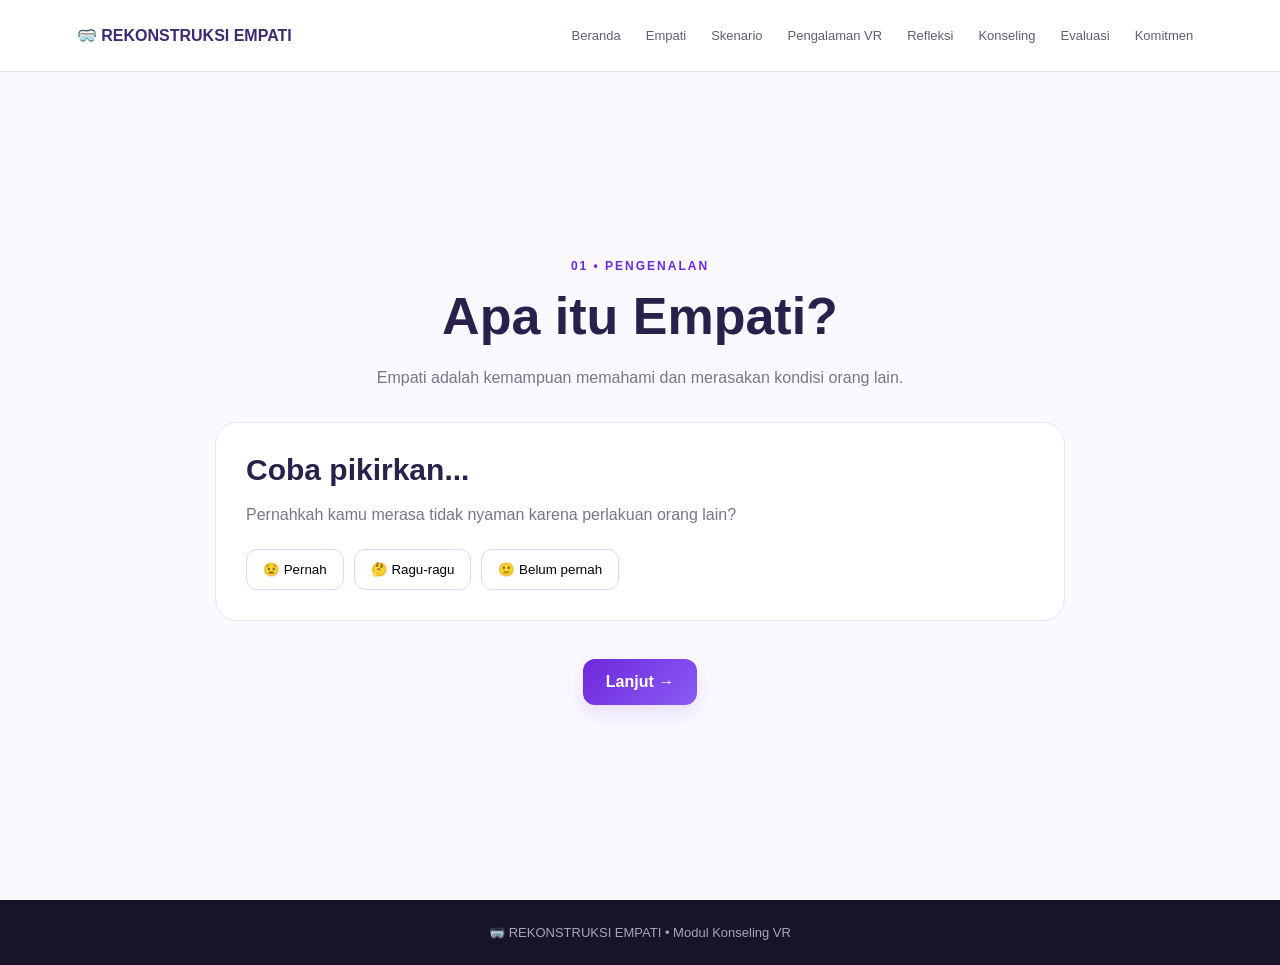
==== empati.html @ e8450918 "Add files via upload" ====
<!doctype html><html lang="id"><head><meta charset="UTF-8"><meta name="viewport" content="width=device-width,initial-scale=1"><title>Rekonstruksi Empati</title><link rel="stylesheet" href="style.css"></head><body><nav><div class="logo">🥽 REKONSTRUKSI EMPATI</div><button class="menu" onclick="menu()">☰</button><div class="nav-links" id="nav"><a href="index.html">Beranda</a><a href="empati.html">Empati</a><a href="skenario.html">Skenario</a><a href="vr.html">Pengalaman VR</a><a href="refleksi.html">Refleksi</a><a href="konseling.html">Konseling</a><a href="evaluasi.html">Evaluasi</a><a href="komitmen.html">Komitmen</a></div></nav><main class="page"><div class="inner"><div class="label">01 • PENGENALAN</div><h1>Apa itu Empati?</h1><p>Empati adalah kemampuan memahami dan merasakan kondisi orang lain.</p><div class="box"><h2>Coba pikirkan...</h2><p>Pernahkah kamu merasa tidak nyaman karena perlakuan orang lain?</p><div class="choices"><button class="choice" onclick="choose(this,'.choice')">😟 Pernah</button><button class="choice" onclick="choose(this,'.choice')">🤔 Ragu-ragu</button><button class="choice" onclick="choose(this,'.choice')">🙂 Belum pernah</button></div></div><a class="btn" href="skenario.html">Lanjut →</a></div></main><footer>🥽 REKONSTRUKSI EMPATI • Modul Konseling VR</footer><script src="script.js"></script></body></html>
---- style.css ----
*{box-sizing:border-box;margin:0;padding:0}
:root{--purple:#6d28d9;--purple2:#8b5cf6;--ink:#29204b;--muted:#77758a;--line:#e8e3f5;--bg:#faf9ff}
html,body{min-height:100%;font-family:Arial,Helvetica,sans-serif;color:var(--ink);background:var(--bg)}
body{overflow-x:hidden}
nav{height:72px;background:rgba(255,255,255,.96);border-bottom:1px solid var(--line);display:flex;align-items:center;justify-content:space-between;padding:0 6%;position:relative;z-index:10}
.logo{font-weight:800;color:#3d2a72;display:flex;align-items:center;gap:9px}.logo-icon{font-size:25px}.logo small{display:block;font-size:10px;letter-spacing:2px}.logo strong{display:block;font-size:16px;letter-spacing:1px}
.nav-links{display:flex;gap:5px}.nav-links a{text-decoration:none;color:#625d73;font-size:13px;padding:9px 10px;border-radius:9px}.nav-links a:hover{background:#eee8ff;color:var(--purple)}
.menu{display:none;border:0;background:#eee8ff;padding:8px 11px;border-radius:9px;font-size:20px}
.page{min-height:calc(100vh - 72px);padding:55px 7%;display:flex;align-items:center;justify-content:center}
.inner{width:min(1050px,100%);text-align:center}
.label{font-size:12px;letter-spacing:2px;font-weight:bold;color:var(--purple);margin-bottom:16px}
h1{font-size:52px;line-height:1.05;margin-bottom:20px}h1 span{color:var(--purple)}
h2{font-size:30px;margin-bottom:14px}
p{color:var(--muted);line-height:1.75}
.btn{display:inline-block;border:0;background:linear-gradient(135deg,var(--purple),var(--purple2));color:#fff;text-decoration:none;padding:14px 23px;border-radius:12px;font-weight:bold;cursor:pointer;margin:8px 4px;box-shadow:0 8px 20px #6d28d921}
.btn.secondary{background:white;color:var(--purple);border:1px solid #ddd6fe;box-shadow:none}
.hero{min-height:calc(100vh - 72px);padding:55px 7%;display:grid;grid-template-columns:1fr 1fr;gap:55px;align-items:center;background:radial-gradient(circle at 80% 20%,#eadfff 0,transparent 30%),linear-gradient(135deg,#faf8ff,#f0ebff)}
.hero{text-align:left}.hero-copy p{max-width:620px;margin-bottom:20px}.visual{height:430px;border-radius:32px;background:linear-gradient(145deg,#6d28d9,#a78bfa);display:flex;flex-direction:column;align-items:center;justify-content:center;color:#fff;box-shadow:0 25px 60px #492c821f}.visual .glasses{font-size:100px}.visual h2{font-size:23px;margin-top:15px}.visual p{color:#eee8ff}
.card-grid{display:grid;grid-template-columns:repeat(4,1fr);gap:18px;margin:35px 0}
.card{background:#fff;border:1px solid var(--line);border-radius:20px;padding:27px;text-align:left;cursor:pointer;transition:.2s}.card:hover{transform:translateY(-4px);box-shadow:0 15px 35px #46307812}.card.selected{border:2px solid var(--purple);background:#faf7ff}.card .icon{font-size:34px;margin-bottom:15px}.card h3{font-size:18px;margin-bottom:8px}.card p{font-size:13px;line-height:1.55}
.box{background:#fff;border:1px solid var(--line);border-radius:22px;padding:30px;max-width:850px;margin:30px auto;text-align:left}.choices{display:flex;flex-wrap:wrap;gap:10px;margin-top:20px}.choice{border:1px solid #ddd6fe;background:#fff;padding:12px 16px;border-radius:11px;cursor:pointer}.choice.selected{background:#eee8ff;color:var(--purple);border-color:#a78bfa}
.dark{background:#171329;color:#fff}.dark .label{color:#c4b5fd}.dark h1,.dark h2{color:#fff}.dark p{color:#bcb7ce}
.vrbox{width:min(1000px,100%);height:480px;border-radius:28px;margin:30px auto;background:radial-gradient(circle at center,#c4b5fd,#6d28d9 45%,#21163f);display:flex;align-items:center;justify-content:center;text-align:center;position:relative;overflow:hidden}.vrbox-content{padding:25px}.vrbox .big{font-size:65px}.vrbox h2{font-size:30px}.dialogue{font-weight:bold;font-size:18px;margin:7px}.actions{display:flex;flex-wrap:wrap;gap:10px;justify-content:center;margin-top:20px}.action{border:1px solid #75669b;background:#2a2145;color:#fff;padding:12px 16px;border-radius:11px;cursor:pointer}.action.selected{background:#6d28d9}
.feelings{display:flex;flex-wrap:wrap;justify-content:center;gap:13px;margin:35px 0}.feeling{width:115px;padding:18px 10px;border-radius:17px;background:#fff;border:1px solid var(--line);cursor:pointer}.feeling span{display:block;font-size:30px;margin-bottom:7px}.feeling.selected{border-color:var(--purple);background:#eee8ff;color:var(--purple)}
.advice{max-width:850px;margin:30px auto;background:#fff;border:1px solid var(--line);border-radius:22px;padding:35px;text-align:left}.advice li{list-style:none;padding:12px 0;border-bottom:1px solid #eee;color:#555}.advice li:before{content:"✓";color:#22c55e;font-weight:bold;margin-right:10px}
.eval{max-width:850px;margin:30px auto;text-align:left}.eval-item{background:#fff;border:1px solid var(--line);border-radius:17px;padding:20px;margin-bottom:13px}.stars{display:flex;gap:7px;margin-top:12px}.star{width:42px;height:42px;border:1px solid #ddd6fe;background:#fff;border-radius:9px;cursor:pointer}.star.selected{background:#eee8ff;color:var(--purple);border-color:#a78bfa}.result{display:none;text-align:center;background:#f0ebff;border-radius:18px;padding:25px;margin-top:20px}.result.show{display:block}.score{font-size:44px;font-weight:bold;color:var(--purple)}
.commit-list{max-width:750px;margin:30px auto;text-align:left}.commit{display:flex;gap:13px;align-items:center;background:#fff;border:1px solid var(--line);border-radius:14px;padding:17px;margin-bottom:10px}.commit input{width:19px;height:19px;accent-color:var(--purple)}.success{display:none;margin:20px auto;padding:22px;max-width:700px;border-radius:17px;background:#ecfdf5;color:#166534}.success.show{display:block}
.back{display:block;margin-top:18px;color:#77758a;text-decoration:none;font-size:13px}.back:hover{color:var(--purple)}
footer{padding:25px;text-align:center;background:#171329;color:#aaa3bc;font-size:13px}
@media(max-width:900px){.nav-links{display:none;position:absolute;top:72px;left:0;right:0;background:#fff;padding:12px 6%;flex-direction:column;border-bottom:1px solid var(--line)}.nav-links.show{display:flex}.nav-links a{width:100%}.menu{display:block}.hero{grid-template-columns:1fr;text-align:center}.hero-copy p{margin:0 auto 20px}.visual{height:320px}.card-grid{grid-template-columns:repeat(2,1fr)}h1{font-size:44px}}
@media(max-width:600px){.page{padding:45px 5%}h1{font-size:37px}.card-grid{grid-template-columns:1fr}.box,.advice{padding:23px}.vrbox{height:410px}.visual{height:280px}}
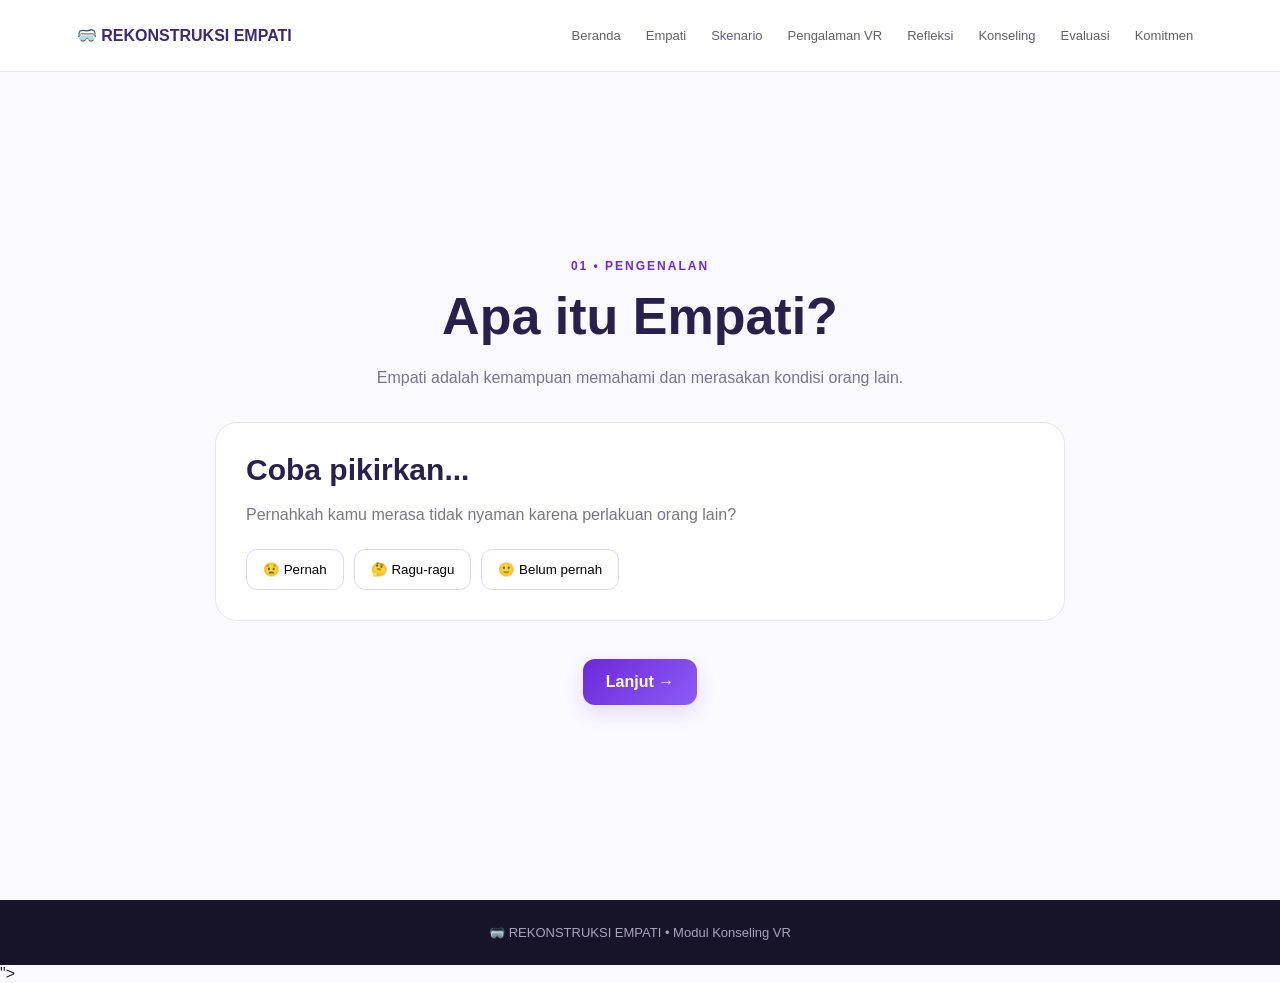
==== commit 957d2a4c: "Update empati.html" ====
--- a/empati.html
+++ b/empati.html
@@ -1 +1 @@
-<!doctype html><html lang="id"><head><meta charset="UTF-8"><meta name="viewport" content="width=device-width,initial-scale=1"><title>Rekonstruksi Empati</title><link rel="stylesheet" href="style.css"></head><body><nav><div class="logo">🥽 REKONSTRUKSI EMPATI</div><button class="menu" onclick="menu()">☰</button><div class="nav-links" id="nav"><a href="index.html">Beranda</a><a href="empati.html">Empati</a><a href="skenario.html">Skenario</a><a href="vr.html">Pengalaman VR</a><a href="refleksi.html">Refleksi</a><a href="konseling.html">Konseling</a><a href="evaluasi.html">Evaluasi</a><a href="komitmen.html">Komitmen</a></div></nav><main class="page"><div class="inner"><div class="label">01 • PENGENALAN</div><h1>Apa itu Empati?</h1><p>Empati adalah kemampuan memahami dan merasakan kondisi orang lain.</p><div class="box"><h2>Coba pikirkan...</h2><p>Pernahkah kamu merasa tidak nyaman karena perlakuan orang lain?</p><div class="choices"><button class="choice" onclick="choose(this,'.choice')">😟 Pernah</button><button class="choice" onclick="choose(this,'.choice')">🤔 Ragu-ragu</button><button class="choice" onclick="choose(this,'.choice')">🙂 Belum pernah</button></div></div><a class="btn" href="skenario.html">Lanjut →</a></div></main><footer>🥽 REKONSTRUKSI EMPATI • Modul Konseling VR</footer><script src="script.js"></script></body></html>+<!doctype html><html lang="id"><head><meta charset="UTF-8"><meta name="viewport" content="width=device-width,initial-scale=1"><title>Rekonstruksi Empati</title><link rel="stylesheet" href="style.css"></head><body><nav><div class="logo">🥽 REKONSTRUKSI EMPATI</div><button class="menu" onclick="menu()">☰</button><div class="nav-links" id="nav"><a href="index.html">Beranda</a><a href="empati.html">Empati</a><a href="skenario.html">Skenario</a><a href="vr.html">Pengalaman VR</a><a href="refleksi.html">Refleksi</a><a href="konseling.html">Konseling</a><a href="evaluasi.html">Evaluasi</a><a href="komitmen.html">Komitmen</a></div></nav><main class="page"><div class="inner"><div class="label">01 • PENGENALAN</div><h1>Apa itu Empati?</h1><p>Empati adalah kemampuan memahami dan merasakan kondisi orang lain.</p><div class="box"><h2>Coba pikirkan...</h2><p>Pernahkah kamu merasa tidak nyaman karena perlakuan orang lain?</p><div class="choices"><button class="choice" onclick="choose(this,'.choice')">😟 Pernah</button><button class="choice" onclick="choose(this,'.choice')">🤔 Ragu-ragu</button><button class="choice" onclick="choose(this,'.choice')">🙂 Belum pernah</button></div></div><a class="btn" href="skenario.html">Lanjut →</a></div></main><footer>🥽 REKONSTRUKSI EMPATI • Modul Konseling VR</footer><script src="video-relasional-cyber<!doctype html><html lang="id"><head><meta charset="UTF-8"><meta name="viewport" content="width=device-width,initial-scale=1"><title>Rekonstruksi Empati</title><link rel="stylesheet" href="style.css"></head><body><nav><div class="logo">🥽 REKONSTRUKSI EMPATI</div><button class="menu" onclick="menu()">☰</button><div class="nav-links" id="nav"><a href="index.html">Beranda</a><a href="empati.html">Empati</a><a href="skenario.html">Skenario</a><a href="vr.html">Pengalaman VR</a><a href="refleksi.html">Refleksi</a><a href="konseling.html">Konseling</a><a href="evaluasi.html">Evaluasi</a><a href="komitmen.html">Komitmen</a></div></nav><main class="hero"><div class="hero-copy"><div class="label">MODUL KONSELING VIRTUAL REALITY</div><h1>Rasakan.<br>Pahami.<br><span>Berempati.</span></h1><p>Pengalaman interaktif untuk membantu peserta didik memahami sudut pandang orang lain dan membangun lingkungan sekolah yang aman dari bullying.</p><a class="btn" href="empati.html">Mulai Konseling →</a></div><div class="visual"><div class="glasses">🥽</div><h2>Pengalaman 360°</h2><p>Lihat dari sudut pandang orang lain</p></div></main><footer>🥽 REKONSTRUKSI EMPATI • Modul Konseling VR</footer><script src="video-relasional-cyber[1].mp4"></script></body></html>"></script></body></html>
--- a/style.css
+++ b/style.css
@@ -29,3 +29,959 @@
 footer{padding:25px;text-align:center;background:#171329;color:#aaa3bc;font-size:13px}
 @media(max-width:900px){.nav-links{display:none;position:absolute;top:72px;left:0;right:0;background:#fff;padding:12px 6%;flex-direction:column;border-bottom:1px solid var(--line)}.nav-links.show{display:flex}.nav-links a{width:100%}.menu{display:block}.hero{grid-template-columns:1fr;text-align:center}.hero-copy p{margin:0 auto 20px}.visual{height:320px}.card-grid{grid-template-columns:repeat(2,1fr)}h1{font-size:44px}}
 @media(max-width:600px){.page{padding:45px 5%}h1{font-size:37px}.card-grid{grid-template-columns:1fr}.box,.advice{padding:23px}.vrbox{height:410px}.visual{height:280px}}
+.video-container {
+    margin: 30px 0;
+    padding: 20px;
+    background: white;
+    border-radius: 18px;
+    text-align: center;
+}
+
+.video-container video {
+    width: 100%;
+    max-width: 900px;
+    border-radius: 15px;
+    display: block;
+    margin: 15px auto;
+}
+.bully-box {
+    margin-top: 30px;
+    padding: 25px;
+    border-radius: 22px;
+    background: #f5f3ff;
+    text-align: center;
+}
+
+.bully-box h2 {
+    font-size: 48px;
+    letter-spacing: 12px;
+    margin: 0 0 5px;
+    color: #e63956;
+}
+
+.bully-subtitle {
+    font-weight: bold;
+    font-size: 14px;
+    margin-bottom: 25px;
+}
+
+.bully-grid {
+    display: grid;
+    grid-template-columns: repeat(5, 1fr);
+    gap: 15px;
+}
+
+.bully-card {
+    padding: 20px 12px;
+    border-radius: 18px;
+    background: white;
+    min-height: 230px;
+    display: flex;
+    flex-direction: column;
+    align-items: center;
+    justify-content: center;
+}
+
+.letter {
+    font-size: 55px;
+    font-weight: bold;
+    color: #e63956;
+    margin-bottom: 5px;
+}
+
+.bully-card h3 {
+    font-size: 17px;
+    margin: 5px 0 12px;
+}
+
+.bully-card p {
+    font-size: 14px;
+    line-height: 1.5;
+}
+
+.finish-message {
+    margin: 25px 0;
+    padding: 20px;
+    border-radius: 18px;
+    background: #f5f3ff;
+    text-align: center;
+}
+
+.finish-message h3 {
+    margin: 0 0 8px;
+}
+
+.finish-message p {
+    margin: 0;
+}
+@media (max-width: 800px) {
+    .bully-grid {
+        grid-template-columns: 1fr;
+    }
+
+    .bully-card {
+        min-height: auto;
+    }
+
+    .bully-box h2 {
+        font-size: 38px;
+        letter-spacing: 7px;
+    }
+}
+<!doctype html>
+<html lang="id">
+<head>
+    <meta charset="UTF-8">
+    <meta name="viewport" content="width=device-width, initial-scale=1.0">
+    <title>Modul Selesai - Rekonstruksi Empati</title>
+    <link rel="stylesheet" href="style.css">
+</head>
+
+<body>
+
+<nav>
+    <div class="logo">🥽 REKONSTRUKSI EMPATI</div>
+
+    <button class="menu" onclick="menu()">☰</button>
+
+    <div class="nav-links" id="nav">
+        <a href="index.html">Beranda</a>
+        <a href="empati.html">Empati</a>
+        <a href="skenario.html">Skenario</a>
+        <a href="vr.html">Pengalaman VR</a>
+        <a href="refleksi.html">Refleksi</a>
+        <a href="konseling.html">Konseling</a>
+        <a href="evaluasi.html">Evaluasi</a>
+        <a href="komitmen.html" class="active">Komitmen</a>
+    </div>
+</nav>
+
+<main class="finish-page">
+
+    <!-- Dekorasi -->
+    <div class="decor decor-1">✦</div>
+    <div class="decor decor-2">♡</div>
+    <div class="decor decor-3">✧</div>
+    <div class="decor decor-4">✦</div>
+
+    <section class="finish-card">
+
+        <div class="finish-icon">🎉</div>
+
+        <div class="label">07 • SELESAI</div>
+
+        <h1>Modul selesai!</h1>
+
+        <p class="finish-intro">
+            Terima kasih sudah memilih untuk membangun lingkungan
+            yang penuh empati.
+        </p>
+
+        <div class="message-box">
+            💜 <span>Ingat, bullying bisa dicegah jika kita semua mau peduli dan bertindak.</span>
+        </div>
+
+
+        <!-- BULLY -->
+        <section class="bully-section">
+
+            <div class="bully-title">
+                <span></span>
+                <h2>BULLY</h2>
+                <span></span>
+            </div>
+
+            <p class="bully-subtitle">
+                BE KIND • UNDERSTAND • LISTEN • LIFT OTHERS • YOU CAN STOP IT
+            </p>
+
+
+            <div class="bully-grid">
+
+                <!-- B -->
+                <div class="bully-card card-b">
+                    <div class="big-letter">B</div>
+
+                    <div class="bully-icon">💗</div>
+
+                    <h3>BE KIND</h3>
+
+                    <p>
+                        Bersikap baik dan menghargai semua orang.
+                    </p>
+                </div>
+
+
+                <!-- U -->
+                <div class="bully-card card-u">
+                    <div class="big-letter">U</div>
+
+                    <div class="bully-icon">🤝</div>
+
+                    <h3>UNDERSTAND</h3>
+
+                    <p>
+                        Pahami perasaan orang lain dan tunjukkan empati.
+                    </p>
+                </div>
+
+
+                <!-- L -->
+                <div class="bully-card card-l1">
+                    <div class="big-letter">L</div>
+
+                    <div class="bully-icon">👂</div>
+
+                    <h3>LISTEN</h3>
+
+                    <p>
+                        Dengarkan tanpa menghakimi dan beri dukungan.
+                    </p>
+                </div>
+
+
+                <!-- L -->
+                <div class="bully-card card-l2">
+                    <div class="big-letter">L</div>
+
+                    <div class="bully-icon">🙌</div>
+
+                    <h3>LIFT OTHERS</h3>
+
+                    <p>
+                        Bangun dan dukung teman, jangan menjatuhkan.
+                    </p>
+                </div>
+
+
+                <!-- Y -->
+                <div class="bully-card card-y">
+                    <div class="big-letter">Y</div>
+
+                    <div class="bully-icon">✋</div>
+
+                    <h3>YOU CAN STOP IT</h3>
+
+                    <p>
+                        Kamu bisa menghentikan bullying!
+                    </p>
+                </div>
+
+            </div>
+
+        </section>
+
+
+        <!-- Quote -->
+        <div class="quote-box">
+            <div class="quote-mark">“</div>
+
+            <p>
+                Lingkungan yang aman dan suportif
+                dimulai dari kita.
+            </p>
+
+            <small>— REKONSTRUKSI EMPATI —</small>
+        </div>
+
+
+        <!-- Tombol -->
+        <div class="finish-buttons">
+
+            <a href="index.html" class="home-button">
+                🏠 Kembali ke Beranda
+            </a>
+
+            <a href="komitmen.html" class="complete-button">
+                ✓ Selesaikan Modul
+            </a>
+
+        </div>
+
+    </section>
+
+</main>
+
+
+<footer>
+    🥽 REKONSTRUKSI EMPATI • Modul Konseling VR
+</footer>
+
+
+<script src="script.js"></script>
+
+</body>
+</html>
+/* ==============================
+   MODUL SELESAI
+   ============================== */
+
+.finish-page {
+    min-height: calc(100vh - 140px);
+    padding: 60px 20px;
+    position: relative;
+    overflow: hidden;
+    background:
+        radial-gradient(circle at 10% 20%, #eeeaff 0, transparent 25%),
+        radial-gradient(circle at 90% 30%, #f8eaff 0, transparent 25%),
+        linear-gradient(135deg, #f8f7ff, #ffffff);
+}
+
+
+/* Dekorasi */
+
+.decor {
+    position: absolute;
+    font-size: 45px;
+    opacity: 0.35;
+    pointer-events: none;
+}
+
+.decor-1 {
+    top: 80px;
+    left: 8%;
+    color: #7357d9;
+}
+
+.decor-2 {
+    top: 220px;
+    right: 8%;
+    color: #e95c8b;
+    font-size: 60px;
+}
+
+.decor-3 {
+    bottom: 180px;
+    left: 7%;
+    color: #5c91df;
+}
+
+.decor-4 {
+    bottom: 80px;
+    right: 10%;
+    color: #8b6be8;
+}
+
+
+/* Kartu utama */
+
+.finish-card {
+    max-width: 1200px;
+    margin: auto;
+    padding: 55px 60px;
+    background: rgba(255,255,255,0.92);
+    border-radius: 32px;
+    box-shadow: 0 20px 60px rgba(80,60,140,0.12);
+    text-align: center;
+    position: relative;
+    z-index: 2;
+    border: 1px solid rgba(120,100,200,0.08);
+}
+
+
+/* Icon */
+
+.finish-icon {
+    font-size: 48px;
+    margin-bottom: 5px;
+}
+
+
+/* Label */
+
+.finish-card .label {
+    color: #7255d9;
+    font-size: 13px;
+    font-weight: 700;
+    letter-spacing: 2px;
+    margin-bottom: 8px;
+}
+
+
+/* Judul */
+
+.finish-card h1 {
+    font-size: 48px;
+    margin: 0 0 12px;
+    color: #18264a;
+}
+
+.finish-intro {
+    max-width: 650px;
+    margin: auto;
+    color: #667085;
+    font-size: 18px;
+    line-height: 1.6;
+}
+
+
+/* Pesan */
+
+.message-box {
+    max-width: 760px;
+    margin: 30px auto;
+    padding: 16px 25px;
+    border-radius: 16px;
+    background: linear-gradient(90deg, #eeebff, #f8f1ff);
+    color: #35406b;
+    font-size: 16px;
+    font-weight: 600;
+}
+
+
+/* ==============================
+   BULLY
+   ============================== */
+
+.bully-section {
+    margin-top: 45px;
+    padding: 30px 20px;
+    border-radius: 26px;
+    background: #f8f7ff;
+}
+
+
+/* Judul BULLY */
+
+.bully-title {
+    display: flex;
+    align-items: center;
+    justify-content: center;
+    gap: 20px;
+}
+
+.bully-title span {
+    width: 180px;
+    height: 2px;
+    background: #c9c3e9;
+}
+
+.bully-title h2 {
+    margin: 0;
+    font-size: 55px;
+    letter-spacing: 10px;
+    color: #e63e5b;
+    font-weight: 900;
+}
+
+.bully-subtitle {
+    margin: 5px 0 28px;
+    color: #48557e;
+    font-size: 13px;
+    font-weight: 800;
+    letter-spacing: 1px;
+}
+
+
+/* Grid */
+
+.bully-grid {
+    display: grid;
+    grid-template-columns: repeat(5, 1fr);
+    gap: 16px;
+}
+
+
+/* Card */
+
+.bully-card {
+    border-radius: 22px;
+    padding: 25px 15px;
+    min-height: 285px;
+    display: flex;
+    flex-direction: column;
+    justify-content: center;
+    align-items: center;
+    transition: transform 0.25s ease, box-shadow 0.25s ease;
+}
+
+.bully-card:hover {
+    transform: translateY(-7px);
+    box-shadow: 0 15px 30px rgba(50,40,100,0.12);
+}
+
+
+/* Warna kartu */
+
+.card-b {
+    background: linear-gradient(145deg, #ffe9f0, #fff5f7);
+}
+
+.card-u {
+    background: linear-gradient(145deg, #fff4d9, #fffaf0);
+}
+
+.card-l1 {
+    background: linear-gradient(145deg, #e8f8ee, #f4fff7);
+}
+
+.card-l2 {
+    background: linear-gradient(145deg, #eee9ff, #f8f6ff);
+}
+
+.card-y {
+    background: linear-gradient(145deg, #e8f2ff, #f5faff);
+}
+
+
+/* Huruf */
+
+.big-letter {
+    font-size: 65px;
+    line-height: 1;
+    font-weight: 900;
+    color: #e63857;
+    text-shadow: 2px 2px 0 white;
+}
+
+
+/* Icon */
+
+.bully-icon {
+    width: 65px;
+    height: 65px;
+    display: flex;
+    align-items: center;
+    justify-content: center;
+    font-size: 38px;
+    margin: 8px 0;
+}
+
+
+/* Nama */
+
+.bully-card h3 {
+    margin: 5px 0 10px;
+    color: #1e315b;
+    font-size: 16px;
+    font-weight: 900;
+}
+
+
+/* Deskripsi */
+
+.bully-card p {
+    margin: 0;
+    color: #4e5870;
+    font-size: 13px;
+    line-height: 1.55;
+}
+
+
+/* ==============================
+   QUOTE
+   ============================== */
+
+.quote-box {
+    max-width: 800px;
+    margin: 30px auto;
+    padding: 22px 30px;
+    border-radius: 20px;
+    background: linear-gradient(90deg, #f0efff, #f7f3ff);
+    color: #304276;
+}
+
+.quote-mark {
+    font-size: 35px;
+    height: 25px;
+    color: #7660d8;
+}
+
+.quote-box p {
+    font-size: 18px;
+    font-weight: 700;
+    margin: 5px 0 8px;
+}
+
+.quote-box small {
+    color: #6b6f91;
+    letter-spacing: 1px;
+}
+
+
+/* ==============================
+   BUTTON
+   ============================== */
+
+.finish-buttons {
+    display: flex;
+    justify-content: center;
+    gap: 18px;
+    margin-top: 30px;
+    flex-wrap: wrap;
+}
+
+.home-button,
+.complete-button {
+    display: inline-block;
+    padding: 15px 28px;
+    border-radius: 14px;
+    text-decoration: none;
+    font-weight: 700;
+    transition: 0.2s;
+}
+
+.home-button {
+    color: #5b50c9;
+    background: white;
+    border: 2px solid #6b5ed6;
+}
+
+.complete-button {
+    color: white;
+    background: linear-gradient(135deg, #6b5ed6, #8a67e8);
+    box-shadow: 0 8px 20px rgba(107,94,214,0.25);
+}
+
+.home-button:hover,
+.complete-button:hover {
+    transform: translateY(-3px);
+}
+
+
+/* ==============================
+   RESPONSIVE HP
+   ============================== */
+
+@media (max-width: 900px) {
+
+    .finish-card {
+        padding: 40px 25px;
+    }
+
+    .finish-card h1 {
+        font-size: 38px;
+    }
+
+    .bully-grid {
+        grid-template-columns: repeat(2, 1fr);
+    }
+
+    .bully-title span {
+        width: 80px;
+    }
+}
+
+
+@media (max-width: 600px) {
+
+    .finish-page {
+        padding: 30px 12px;
+    }
+
+    .finish-card {
+        padding: 35px 15px;
+        border-radius: 24px;
+    }
+
+    .finish-card h1 {
+        font-size: 32px;
+    }
+
+    .finish-intro {
+        font-size: 15px;
+    }
+
+    .bully-title {
+        gap: 8px;
+    }
+
+    .bully-title span {
+        width: 40px;
+    }
+
+    .bully-title h2 {
+        font-size: 38px;
+        letter-spacing: 6px;
+    }
+
+    .bully-subtitle {
+        font-size: 10px;
+        line-height: 1.6;
+    }
+
+    .bully-grid {
+        grid-template-columns: 1fr;
+    }
+
+    .bully-card {
+        min-height: 230px;
+    }
+
+    .decor {
+        display: none;
+    }
+}
+/* =================================
+   HALAMAN KOMITMEN
+   ================================= */
+
+.commitment-page {
+    min-height: calc(100vh - 140px);
+    padding: 70px 20px;
+    background:
+        radial-gradient(circle at 10% 20%, #f0ecff, transparent 30%),
+        radial-gradient(circle at 90% 80%, #f9eefa, transparent 30%),
+        #fffdfb;
+
+    display: flex;
+    justify-content: center;
+    align-items: center;
+}
+
+
+/* CONTAINER */
+
+.commitment-container {
+    width: 100%;
+    max-width: 780px;
+    text-align: center;
+}
+
+
+/* LABEL */
+
+.commitment-label {
+    color: #7159c9;
+    font-size: 13px;
+    font-weight: 800;
+    letter-spacing: 2px;
+    margin-bottom: 15px;
+}
+
+
+/* JUDUL */
+
+.commitment-container h1 {
+    margin: 0;
+    font-size: 46px;
+    color: #202020;
+    font-weight: 800;
+}
+
+.commitment-container h1 span {
+    color: #7159d9;
+}
+
+
+/* DESKRIPSI */
+
+.commitment-description {
+    margin-top: 15px;
+    margin-bottom: 38px;
+    color: #777;
+    font-size: 16px;
+}
+
+
+/* =================================
+   LIST KOMITMEN
+   ================================= */
+
+.commitment-list {
+    max-width: 650px;
+    margin: auto;
+    display: flex;
+    flex-direction: column;
+    gap: 5px;
+}
+
+
+/* ITEM */
+
+.commitment-item {
+    position: relative;
+
+    display: flex;
+    align-items: center;
+
+    gap: 16px;
+
+    padding: 17px 20px;
+
+    background: rgba(255,255,255,0.75);
+
+    border-bottom: 1px solid #eee;
+
+    cursor: pointer;
+
+    text-align: left;
+
+    transition: all 0.25s ease;
+}
+
+
+/* HILANGKAN CHECKBOX ASLI */
+
+.commitment-item input {
+    position: absolute;
+    opacity: 0;
+}
+
+
+/* CHECKBOX */
+
+.custom-check {
+    width: 20px;
+    height: 20px;
+
+    border: 2px solid #d4d0df;
+
+    border-radius: 4px;
+
+    display: flex;
+    align-items: center;
+    justify-content: center;
+
+    color: transparent;
+
+    font-size: 13px;
+    font-weight: bold;
+
+    flex-shrink: 0;
+
+    transition: all 0.2s ease;
+}
+
+
+/* KETIKA DICENTANG */
+
+.commitment-item input:checked + .custom-check {
+    background: #7159d9;
+    border-color: #7159d9;
+    color: white;
+}
+
+
+/* ITEM DIPILIH */
+
+.commitment-item:has(input:checked) {
+    background: #f5f2ff;
+    border-radius: 10px;
+}
+
+
+/* TEKS */
+
+.commitment-text {
+    color: #555;
+    font-size: 15px;
+    line-height: 1.5;
+}
+
+
+/* HOVER */
+
+.commitment-item:hover {
+    background: #f8f6ff;
+    transform: translateX(4px);
+}
+
+
+/* =================================
+   NOTE
+   ================================= */
+
+.commitment-note {
+    max-width: 650px;
+
+    margin: 30px auto;
+
+    padding: 16px 22px;
+
+    border-radius: 14px;
+
+    background: #f5f2ff;
+
+    color: #5c5775;
+
+    display: flex;
+    align-items: center;
+    justify-content: center;
+
+    gap: 10px;
+
+    font-size: 14px;
+}
+
+
+/* =================================
+   BUTTON
+   ================================= */
+
+.commitment-next {
+    border: none;
+
+    padding: 15px 30px;
+
+    border-radius: 13px;
+
+    background: linear-gradient(
+        135deg,
+        #6d5bd0,
+        #8b6ee8
+    );
+
+    color: white;
+
+    font-size: 15px;
+
+    font-weight: 700;
+
+    cursor: pointer;
+
+    box-shadow:
+        0 10px 25px rgba(109,91,208,0.22);
+
+    transition: all 0.25s ease;
+}
+
+.commitment-next:hover {
+    transform: translateY(-3px);
+
+    box-shadow:
+        0 14px 30px rgba(109,91,208,0.3);
+}
+
+
+/* ERROR */
+
+#commitment-error {
+    color: #d9576d;
+    font-size: 13px;
+    margin-top: 12px;
+}
+
+
+/* =================================
+   HP
+   ================================= */
+
+@media (max-width: 600px) {
+
+    .commitment-page {
+        padding: 45px 15px;
+    }
+
+    .commitment-container h1 {
+        font-size: 34px;
+    }
+
+    .commitment-description {
+        font-size: 14px;
+        margin-bottom: 25px;
+    }
+
+    .commitment-item {
+        padding: 15px;
+    }
+
+    .commitment-text {
+        font-size: 14px;
+    }
+
+    .commitment-note {
+        font-size: 13px;
+    }
+
+}
--- a/style.css
+++ b/style.css
@@ -29,3 +29,959 @@
 footer{padding:25px;text-align:center;background:#171329;color:#aaa3bc;font-size:13px}
 @media(max-width:900px){.nav-links{display:none;position:absolute;top:72px;left:0;right:0;background:#fff;padding:12px 6%;flex-direction:column;border-bottom:1px solid var(--line)}.nav-links.show{display:flex}.nav-links a{width:100%}.menu{display:block}.hero{grid-template-columns:1fr;text-align:center}.hero-copy p{margin:0 auto 20px}.visual{height:320px}.card-grid{grid-template-columns:repeat(2,1fr)}h1{font-size:44px}}
 @media(max-width:600px){.page{padding:45px 5%}h1{font-size:37px}.card-grid{grid-template-columns:1fr}.box,.advice{padding:23px}.vrbox{height:410px}.visual{height:280px}}
+.video-container {
+    margin: 30px 0;
+    padding: 20px;
+    background: white;
+    border-radius: 18px;
+    text-align: center;
+}
+
+.video-container video {
+    width: 100%;
+    max-width: 900px;
+    border-radius: 15px;
+    display: block;
+    margin: 15px auto;
+}
+.bully-box {
+    margin-top: 30px;
+    padding: 25px;
+    border-radius: 22px;
+    background: #f5f3ff;
+    text-align: center;
+}
+
+.bully-box h2 {
+    font-size: 48px;
+    letter-spacing: 12px;
+    margin: 0 0 5px;
+    color: #e63956;
+}
+
+.bully-subtitle {
+    font-weight: bold;
+    font-size: 14px;
+    margin-bottom: 25px;
+}
+
+.bully-grid {
+    display: grid;
+    grid-template-columns: repeat(5, 1fr);
+    gap: 15px;
+}
+
+.bully-card {
+    padding: 20px 12px;
+    border-radius: 18px;
+    background: white;
+    min-height: 230px;
+    display: flex;
+    flex-direction: column;
+    align-items: center;
+    justify-content: center;
+}
+
+.letter {
+    font-size: 55px;
+    font-weight: bold;
+    color: #e63956;
+    margin-bottom: 5px;
+}
+
+.bully-card h3 {
+    font-size: 17px;
+    margin: 5px 0 12px;
+}
+
+.bully-card p {
+    font-size: 14px;
+    line-height: 1.5;
+}
+
+.finish-message {
+    margin: 25px 0;
+    padding: 20px;
+    border-radius: 18px;
+    background: #f5f3ff;
+    text-align: center;
+}
+
+.finish-message h3 {
+    margin: 0 0 8px;
+}
+
+.finish-message p {
+    margin: 0;
+}
+@media (max-width: 800px) {
+    .bully-grid {
+        grid-template-columns: 1fr;
+    }
+
+    .bully-card {
+        min-height: auto;
+    }
+
+    .bully-box h2 {
+        font-size: 38px;
+        letter-spacing: 7px;
+    }
+}
+<!doctype html>
+<html lang="id">
+<head>
+    <meta charset="UTF-8">
+    <meta name="viewport" content="width=device-width, initial-scale=1.0">
+    <title>Modul Selesai - Rekonstruksi Empati</title>
+    <link rel="stylesheet" href="style.css">
+</head>
+
+<body>
+
+<nav>
+    <div class="logo">🥽 REKONSTRUKSI EMPATI</div>
+
+    <button class="menu" onclick="menu()">☰</button>
+
+    <div class="nav-links" id="nav">
+        <a href="index.html">Beranda</a>
+        <a href="empati.html">Empati</a>
+        <a href="skenario.html">Skenario</a>
+        <a href="vr.html">Pengalaman VR</a>
+        <a href="refleksi.html">Refleksi</a>
+        <a href="konseling.html">Konseling</a>
+        <a href="evaluasi.html">Evaluasi</a>
+        <a href="komitmen.html" class="active">Komitmen</a>
+    </div>
+</nav>
+
+<main class="finish-page">
+
+    <!-- Dekorasi -->
+    <div class="decor decor-1">✦</div>
+    <div class="decor decor-2">♡</div>
+    <div class="decor decor-3">✧</div>
+    <div class="decor decor-4">✦</div>
+
+    <section class="finish-card">
+
+        <div class="finish-icon">🎉</div>
+
+        <div class="label">07 • SELESAI</div>
+
+        <h1>Modul selesai!</h1>
+
+        <p class="finish-intro">
+            Terima kasih sudah memilih untuk membangun lingkungan
+            yang penuh empati.
+        </p>
+
+        <div class="message-box">
+            💜 <span>Ingat, bullying bisa dicegah jika kita semua mau peduli dan bertindak.</span>
+        </div>
+
+
+        <!-- BULLY -->
+        <section class="bully-section">
+
+            <div class="bully-title">
+                <span></span>
+                <h2>BULLY</h2>
+                <span></span>
+            </div>
+
+            <p class="bully-subtitle">
+                BE KIND • UNDERSTAND • LISTEN • LIFT OTHERS • YOU CAN STOP IT
+            </p>
+
+
+            <div class="bully-grid">
+
+                <!-- B -->
+                <div class="bully-card card-b">
+                    <div class="big-letter">B</div>
+
+                    <div class="bully-icon">💗</div>
+
+                    <h3>BE KIND</h3>
+
+                    <p>
+                        Bersikap baik dan menghargai semua orang.
+                    </p>
+                </div>
+
+
+                <!-- U -->
+                <div class="bully-card card-u">
+                    <div class="big-letter">U</div>
+
+                    <div class="bully-icon">🤝</div>
+
+                    <h3>UNDERSTAND</h3>
+
+                    <p>
+                        Pahami perasaan orang lain dan tunjukkan empati.
+                    </p>
+                </div>
+
+
+                <!-- L -->
+                <div class="bully-card card-l1">
+                    <div class="big-letter">L</div>
+
+                    <div class="bully-icon">👂</div>
+
+                    <h3>LISTEN</h3>
+
+                    <p>
+                        Dengarkan tanpa menghakimi dan beri dukungan.
+                    </p>
+                </div>
+
+
+                <!-- L -->
+                <div class="bully-card card-l2">
+                    <div class="big-letter">L</div>
+
+                    <div class="bully-icon">🙌</div>
+
+                    <h3>LIFT OTHERS</h3>
+
+                    <p>
+                        Bangun dan dukung teman, jangan menjatuhkan.
+                    </p>
+                </div>
+
+
+                <!-- Y -->
+                <div class="bully-card card-y">
+                    <div class="big-letter">Y</div>
+
+                    <div class="bully-icon">✋</div>
+
+                    <h3>YOU CAN STOP IT</h3>
+
+                    <p>
+                        Kamu bisa menghentikan bullying!
+                    </p>
+                </div>
+
+            </div>
+
+        </section>
+
+
+        <!-- Quote -->
+        <div class="quote-box">
+            <div class="quote-mark">“</div>
+
+            <p>
+                Lingkungan yang aman dan suportif
+                dimulai dari kita.
+            </p>
+
+            <small>— REKONSTRUKSI EMPATI —</small>
+        </div>
+
+
+        <!-- Tombol -->
+        <div class="finish-buttons">
+
+            <a href="index.html" class="home-button">
+                🏠 Kembali ke Beranda
+            </a>
+
+            <a href="komitmen.html" class="complete-button">
+                ✓ Selesaikan Modul
+            </a>
+
+        </div>
+
+    </section>
+
+</main>
+
+
+<footer>
+    🥽 REKONSTRUKSI EMPATI • Modul Konseling VR
+</footer>
+
+
+<script src="script.js"></script>
+
+</body>
+</html>
+/* ==============================
+   MODUL SELESAI
+   ============================== */
+
+.finish-page {
+    min-height: calc(100vh - 140px);
+    padding: 60px 20px;
+    position: relative;
+    overflow: hidden;
+    background:
+        radial-gradient(circle at 10% 20%, #eeeaff 0, transparent 25%),
+        radial-gradient(circle at 90% 30%, #f8eaff 0, transparent 25%),
+        linear-gradient(135deg, #f8f7ff, #ffffff);
+}
+
+
+/* Dekorasi */
+
+.decor {
+    position: absolute;
+    font-size: 45px;
+    opacity: 0.35;
+    pointer-events: none;
+}
+
+.decor-1 {
+    top: 80px;
+    left: 8%;
+    color: #7357d9;
+}
+
+.decor-2 {
+    top: 220px;
+    right: 8%;
+    color: #e95c8b;
+    font-size: 60px;
+}
+
+.decor-3 {
+    bottom: 180px;
+    left: 7%;
+    color: #5c91df;
+}
+
+.decor-4 {
+    bottom: 80px;
+    right: 10%;
+    color: #8b6be8;
+}
+
+
+/* Kartu utama */
+
+.finish-card {
+    max-width: 1200px;
+    margin: auto;
+    padding: 55px 60px;
+    background: rgba(255,255,255,0.92);
+    border-radius: 32px;
+    box-shadow: 0 20px 60px rgba(80,60,140,0.12);
+    text-align: center;
+    position: relative;
+    z-index: 2;
+    border: 1px solid rgba(120,100,200,0.08);
+}
+
+
+/* Icon */
+
+.finish-icon {
+    font-size: 48px;
+    margin-bottom: 5px;
+}
+
+
+/* Label */
+
+.finish-card .label {
+    color: #7255d9;
+    font-size: 13px;
+    font-weight: 700;
+    letter-spacing: 2px;
+    margin-bottom: 8px;
+}
+
+
+/* Judul */
+
+.finish-card h1 {
+    font-size: 48px;
+    margin: 0 0 12px;
+    color: #18264a;
+}
+
+.finish-intro {
+    max-width: 650px;
+    margin: auto;
+    color: #667085;
+    font-size: 18px;
+    line-height: 1.6;
+}
+
+
+/* Pesan */
+
+.message-box {
+    max-width: 760px;
+    margin: 30px auto;
+    padding: 16px 25px;
+    border-radius: 16px;
+    background: linear-gradient(90deg, #eeebff, #f8f1ff);
+    color: #35406b;
+    font-size: 16px;
+    font-weight: 600;
+}
+
+
+/* ==============================
+   BULLY
+   ============================== */
+
+.bully-section {
+    margin-top: 45px;
+    padding: 30px 20px;
+    border-radius: 26px;
+    background: #f8f7ff;
+}
+
+
+/* Judul BULLY */
+
+.bully-title {
+    display: flex;
+    align-items: center;
+    justify-content: center;
+    gap: 20px;
+}
+
+.bully-title span {
+    width: 180px;
+    height: 2px;
+    background: #c9c3e9;
+}
+
+.bully-title h2 {
+    margin: 0;
+    font-size: 55px;
+    letter-spacing: 10px;
+    color: #e63e5b;
+    font-weight: 900;
+}
+
+.bully-subtitle {
+    margin: 5px 0 28px;
+    color: #48557e;
+    font-size: 13px;
+    font-weight: 800;
+    letter-spacing: 1px;
+}
+
+
+/* Grid */
+
+.bully-grid {
+    display: grid;
+    grid-template-columns: repeat(5, 1fr);
+    gap: 16px;
+}
+
+
+/* Card */
+
+.bully-card {
+    border-radius: 22px;
+    padding: 25px 15px;
+    min-height: 285px;
+    display: flex;
+    flex-direction: column;
+    justify-content: center;
+    align-items: center;
+    transition: transform 0.25s ease, box-shadow 0.25s ease;
+}
+
+.bully-card:hover {
+    transform: translateY(-7px);
+    box-shadow: 0 15px 30px rgba(50,40,100,0.12);
+}
+
+
+/* Warna kartu */
+
+.card-b {
+    background: linear-gradient(145deg, #ffe9f0, #fff5f7);
+}
+
+.card-u {
+    background: linear-gradient(145deg, #fff4d9, #fffaf0);
+}
+
+.card-l1 {
+    background: linear-gradient(145deg, #e8f8ee, #f4fff7);
+}
+
+.card-l2 {
+    background: linear-gradient(145deg, #eee9ff, #f8f6ff);
+}
+
+.card-y {
+    background: linear-gradient(145deg, #e8f2ff, #f5faff);
+}
+
+
+/* Huruf */
+
+.big-letter {
+    font-size: 65px;
+    line-height: 1;
+    font-weight: 900;
+    color: #e63857;
+    text-shadow: 2px 2px 0 white;
+}
+
+
+/* Icon */
+
+.bully-icon {
+    width: 65px;
+    height: 65px;
+    display: flex;
+    align-items: center;
+    justify-content: center;
+    font-size: 38px;
+    margin: 8px 0;
+}
+
+
+/* Nama */
+
+.bully-card h3 {
+    margin: 5px 0 10px;
+    color: #1e315b;
+    font-size: 16px;
+    font-weight: 900;
+}
+
+
+/* Deskripsi */
+
+.bully-card p {
+    margin: 0;
+    color: #4e5870;
+    font-size: 13px;
+    line-height: 1.55;
+}
+
+
+/* ==============================
+   QUOTE
+   ============================== */
+
+.quote-box {
+    max-width: 800px;
+    margin: 30px auto;
+    padding: 22px 30px;
+    border-radius: 20px;
+    background: linear-gradient(90deg, #f0efff, #f7f3ff);
+    color: #304276;
+}
+
+.quote-mark {
+    font-size: 35px;
+    height: 25px;
+    color: #7660d8;
+}
+
+.quote-box p {
+    font-size: 18px;
+    font-weight: 700;
+    margin: 5px 0 8px;
+}
+
+.quote-box small {
+    color: #6b6f91;
+    letter-spacing: 1px;
+}
+
+
+/* ==============================
+   BUTTON
+   ============================== */
+
+.finish-buttons {
+    display: flex;
+    justify-content: center;
+    gap: 18px;
+    margin-top: 30px;
+    flex-wrap: wrap;
+}
+
+.home-button,
+.complete-button {
+    display: inline-block;
+    padding: 15px 28px;
+    border-radius: 14px;
+    text-decoration: none;
+    font-weight: 700;
+    transition: 0.2s;
+}
+
+.home-button {
+    color: #5b50c9;
+    background: white;
+    border: 2px solid #6b5ed6;
+}
+
+.complete-button {
+    color: white;
+    background: linear-gradient(135deg, #6b5ed6, #8a67e8);
+    box-shadow: 0 8px 20px rgba(107,94,214,0.25);
+}
+
+.home-button:hover,
+.complete-button:hover {
+    transform: translateY(-3px);
+}
+
+
+/* ==============================
+   RESPONSIVE HP
+   ============================== */
+
+@media (max-width: 900px) {
+
+    .finish-card {
+        padding: 40px 25px;
+    }
+
+    .finish-card h1 {
+        font-size: 38px;
+    }
+
+    .bully-grid {
+        grid-template-columns: repeat(2, 1fr);
+    }
+
+    .bully-title span {
+        width: 80px;
+    }
+}
+
+
+@media (max-width: 600px) {
+
+    .finish-page {
+        padding: 30px 12px;
+    }
+
+    .finish-card {
+        padding: 35px 15px;
+        border-radius: 24px;
+    }
+
+    .finish-card h1 {
+        font-size: 32px;
+    }
+
+    .finish-intro {
+        font-size: 15px;
+    }
+
+    .bully-title {
+        gap: 8px;
+    }
+
+    .bully-title span {
+        width: 40px;
+    }
+
+    .bully-title h2 {
+        font-size: 38px;
+        letter-spacing: 6px;
+    }
+
+    .bully-subtitle {
+        font-size: 10px;
+        line-height: 1.6;
+    }
+
+    .bully-grid {
+        grid-template-columns: 1fr;
+    }
+
+    .bully-card {
+        min-height: 230px;
+    }
+
+    .decor {
+        display: none;
+    }
+}
+/* =================================
+   HALAMAN KOMITMEN
+   ================================= */
+
+.commitment-page {
+    min-height: calc(100vh - 140px);
+    padding: 70px 20px;
+    background:
+        radial-gradient(circle at 10% 20%, #f0ecff, transparent 30%),
+        radial-gradient(circle at 90% 80%, #f9eefa, transparent 30%),
+        #fffdfb;
+
+    display: flex;
+    justify-content: center;
+    align-items: center;
+}
+
+
+/* CONTAINER */
+
+.commitment-container {
+    width: 100%;
+    max-width: 780px;
+    text-align: center;
+}
+
+
+/* LABEL */
+
+.commitment-label {
+    color: #7159c9;
+    font-size: 13px;
+    font-weight: 800;
+    letter-spacing: 2px;
+    margin-bottom: 15px;
+}
+
+
+/* JUDUL */
+
+.commitment-container h1 {
+    margin: 0;
+    font-size: 46px;
+    color: #202020;
+    font-weight: 800;
+}
+
+.commitment-container h1 span {
+    color: #7159d9;
+}
+
+
+/* DESKRIPSI */
+
+.commitment-description {
+    margin-top: 15px;
+    margin-bottom: 38px;
+    color: #777;
+    font-size: 16px;
+}
+
+
+/* =================================
+   LIST KOMITMEN
+   ================================= */
+
+.commitment-list {
+    max-width: 650px;
+    margin: auto;
+    display: flex;
+    flex-direction: column;
+    gap: 5px;
+}
+
+
+/* ITEM */
+
+.commitment-item {
+    position: relative;
+
+    display: flex;
+    align-items: center;
+
+    gap: 16px;
+
+    padding: 17px 20px;
+
+    background: rgba(255,255,255,0.75);
+
+    border-bottom: 1px solid #eee;
+
+    cursor: pointer;
+
+    text-align: left;
+
+    transition: all 0.25s ease;
+}
+
+
+/* HILANGKAN CHECKBOX ASLI */
+
+.commitment-item input {
+    position: absolute;
+    opacity: 0;
+}
+
+
+/* CHECKBOX */
+
+.custom-check {
+    width: 20px;
+    height: 20px;
+
+    border: 2px solid #d4d0df;
+
+    border-radius: 4px;
+
+    display: flex;
+    align-items: center;
+    justify-content: center;
+
+    color: transparent;
+
+    font-size: 13px;
+    font-weight: bold;
+
+    flex-shrink: 0;
+
+    transition: all 0.2s ease;
+}
+
+
+/* KETIKA DICENTANG */
+
+.commitment-item input:checked + .custom-check {
+    background: #7159d9;
+    border-color: #7159d9;
+    color: white;
+}
+
+
+/* ITEM DIPILIH */
+
+.commitment-item:has(input:checked) {
+    background: #f5f2ff;
+    border-radius: 10px;
+}
+
+
+/* TEKS */
+
+.commitment-text {
+    color: #555;
+    font-size: 15px;
+    line-height: 1.5;
+}
+
+
+/* HOVER */
+
+.commitment-item:hover {
+    background: #f8f6ff;
+    transform: translateX(4px);
+}
+
+
+/* =================================
+   NOTE
+   ================================= */
+
+.commitment-note {
+    max-width: 650px;
+
+    margin: 30px auto;
+
+    padding: 16px 22px;
+
+    border-radius: 14px;
+
+    background: #f5f2ff;
+
+    color: #5c5775;
+
+    display: flex;
+    align-items: center;
+    justify-content: center;
+
+    gap: 10px;
+
+    font-size: 14px;
+}
+
+
+/* =================================
+   BUTTON
+   ================================= */
+
+.commitment-next {
+    border: none;
+
+    padding: 15px 30px;
+
+    border-radius: 13px;
+
+    background: linear-gradient(
+        135deg,
+        #6d5bd0,
+        #8b6ee8
+    );
+
+    color: white;
+
+    font-size: 15px;
+
+    font-weight: 700;
+
+    cursor: pointer;
+
+    box-shadow:
+        0 10px 25px rgba(109,91,208,0.22);
+
+    transition: all 0.25s ease;
+}
+
+.commitment-next:hover {
+    transform: translateY(-3px);
+
+    box-shadow:
+        0 14px 30px rgba(109,91,208,0.3);
+}
+
+
+/* ERROR */
+
+#commitment-error {
+    color: #d9576d;
+    font-size: 13px;
+    margin-top: 12px;
+}
+
+
+/* =================================
+   HP
+   ================================= */
+
+@media (max-width: 600px) {
+
+    .commitment-page {
+        padding: 45px 15px;
+    }
+
+    .commitment-container h1 {
+        font-size: 34px;
+    }
+
+    .commitment-description {
+        font-size: 14px;
+        margin-bottom: 25px;
+    }
+
+    .commitment-item {
+        padding: 15px;
+    }
+
+    .commitment-text {
+        font-size: 14px;
+    }
+
+    .commitment-note {
+        font-size: 13px;
+    }
+
+}
